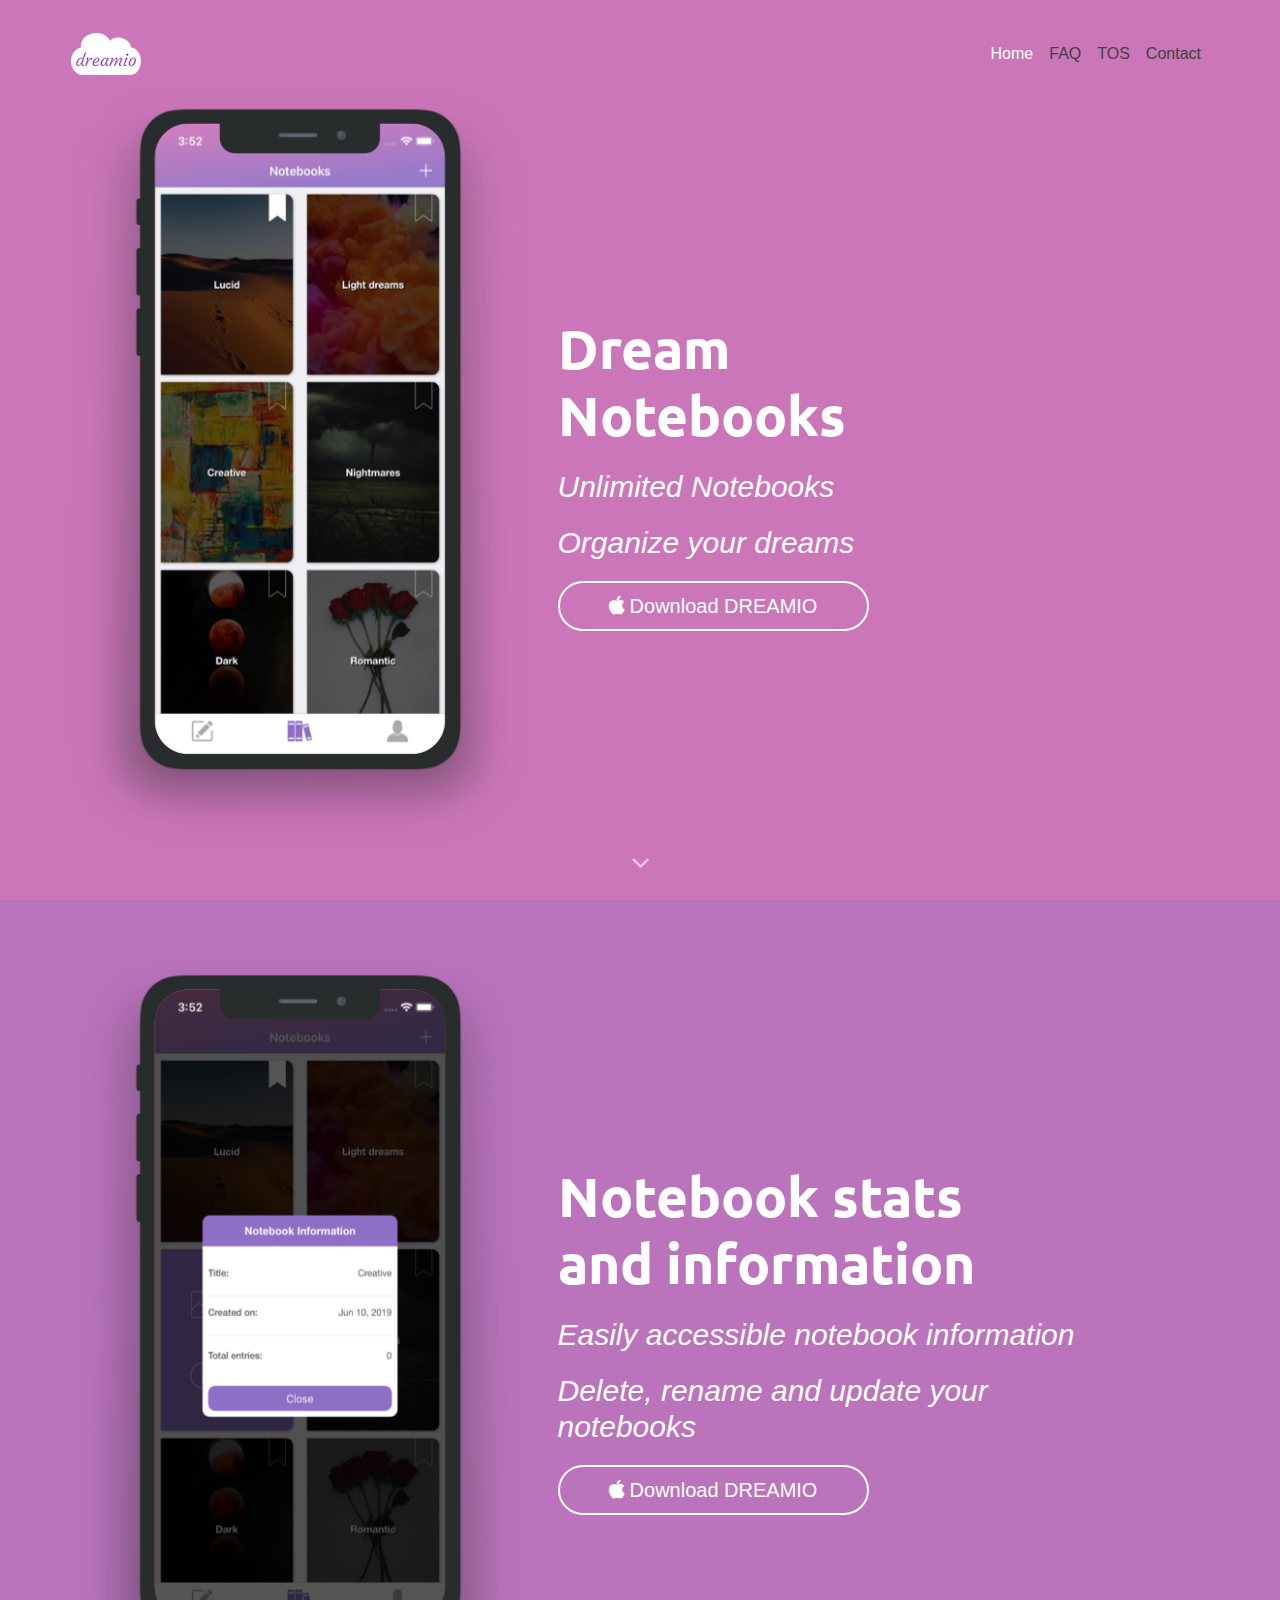
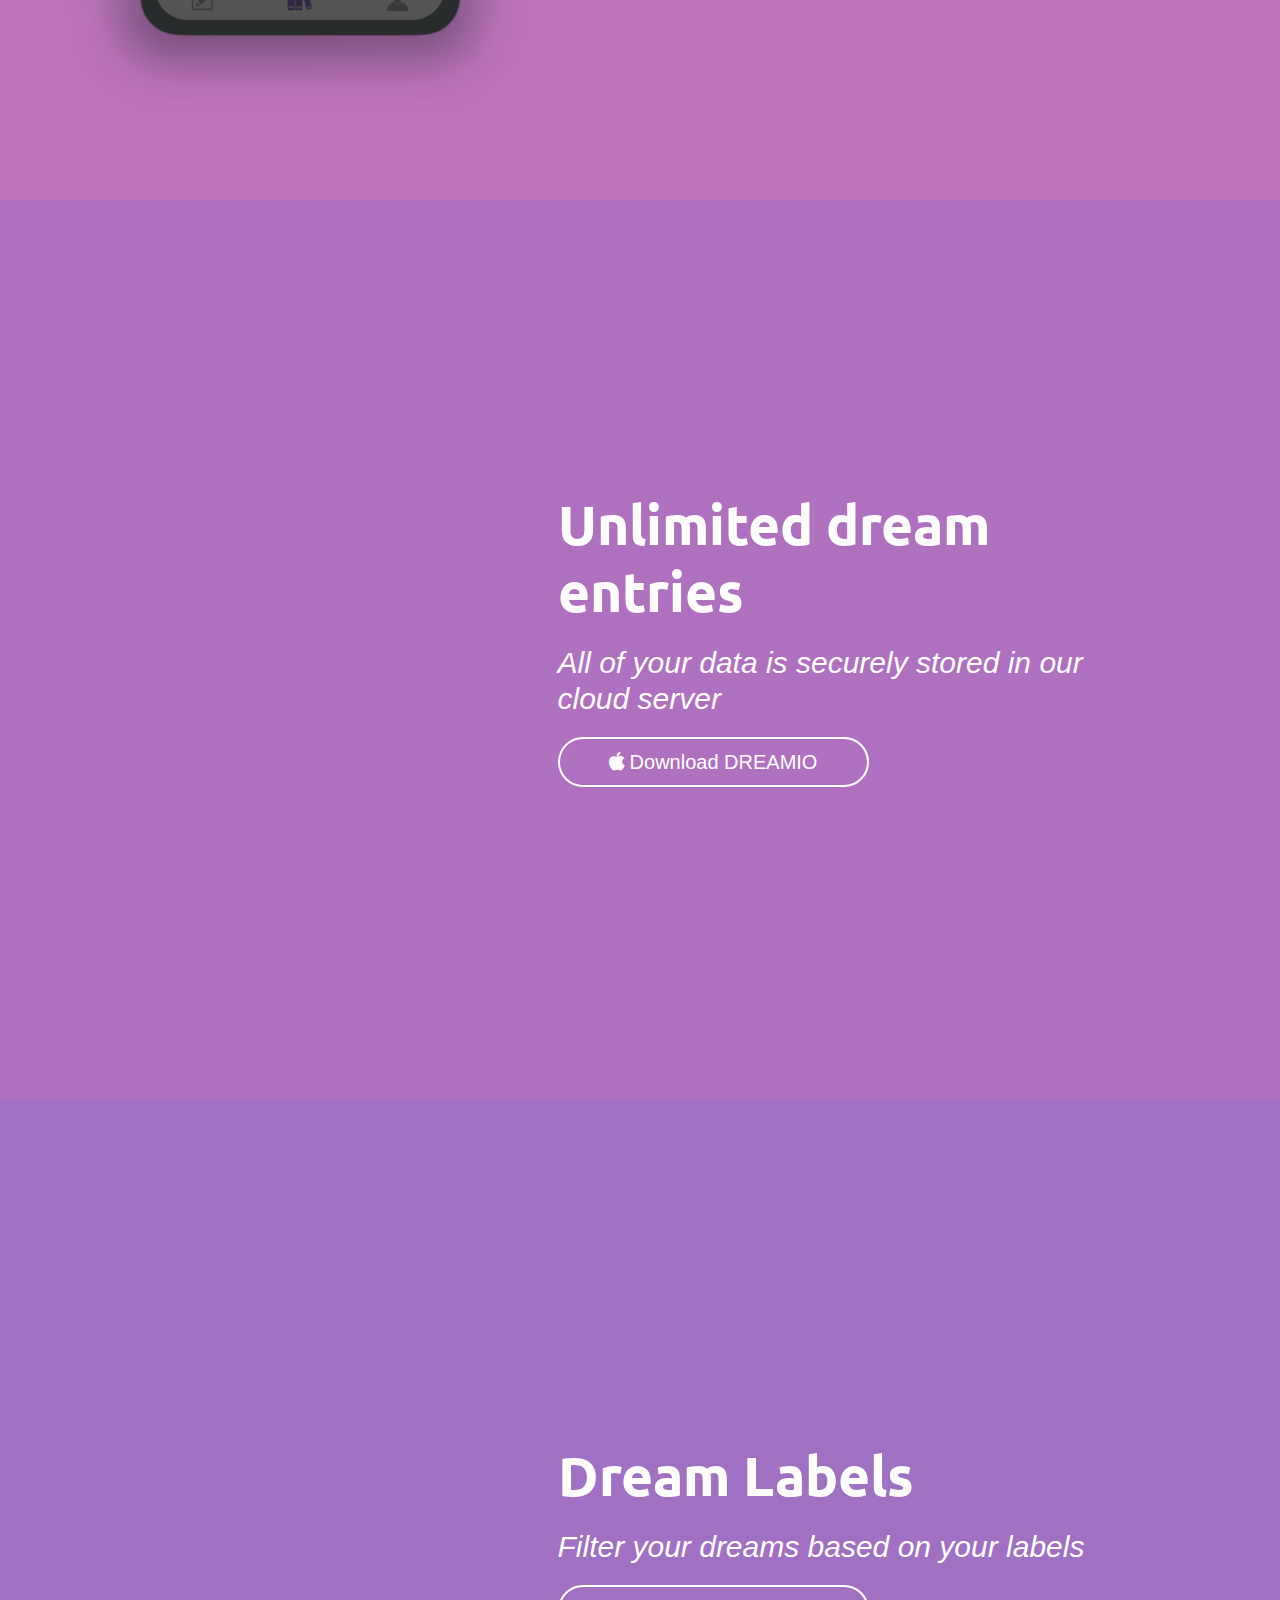
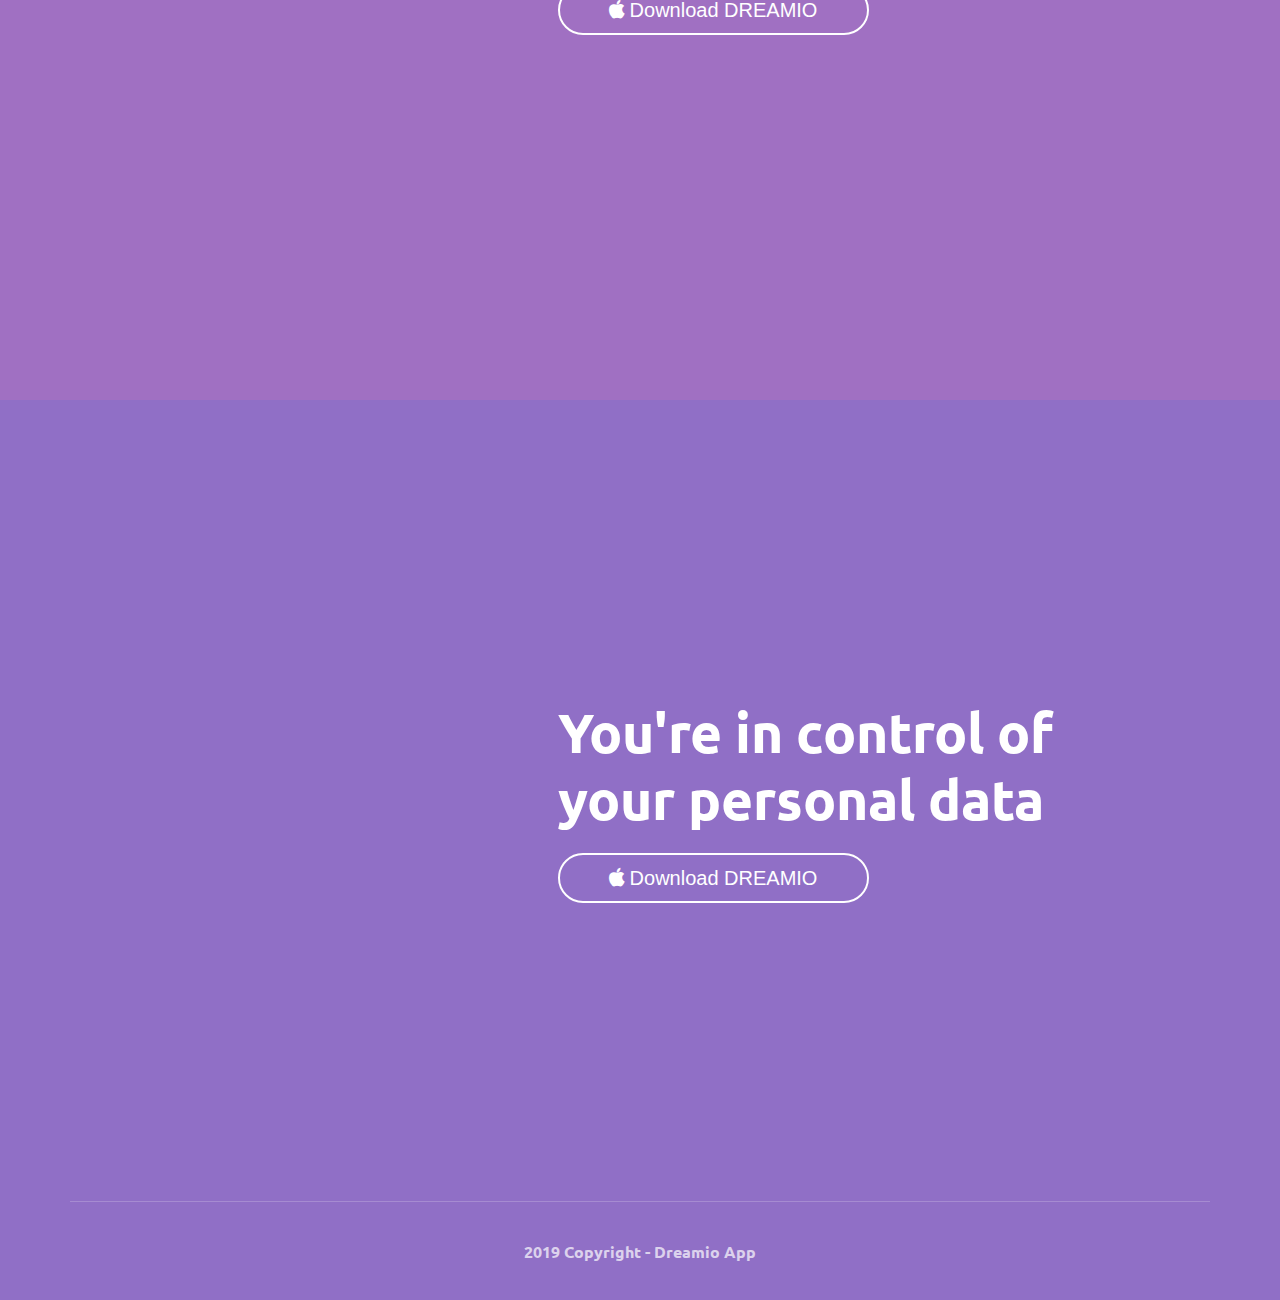
==== index.html @ d8bdbb46 "V1 of Dreamio Site" ====
<!doctype html>
<html>
<head>
    <meta charset="utf-8">
    <meta name="description" content="Dreamio App is a secure iOS dream journal with multiple features.">
    <meta name="viewport" content="width=device-width, initial-scale=1.0, viewport-fit=cover">
    <link rel="shortcut icon" type="image/png" href="favicon.png">

	<link rel="stylesheet" type="text/css" href="./css/bootstrap.min.css?270">
	<link rel="stylesheet" type="text/css" href="style.css?1351">
	<link rel="stylesheet" type="text/css" href="./css/animate.min.css?101">
	<link rel="stylesheet" type="text/css" href="./css/font-awesome.min.css">
	<link href='https://fonts.googleapis.com/css?family=Ubuntu&display=swap&subset=latin,latin-ext' rel='stylesheet' type='text/css'>
    <title>Dreamio - Your dream journal</title>

 <!-- Global site tag (gtag.js) - Google Analytics -->
<script async src="https://www.googletagmanager.com/gtag/js?id=UA-143590675-1"></script>
<script>
  window.dataLayer = window.dataLayer || [];
  function gtag(){dataLayer.push(arguments);}
  gtag('js', new Date());

  gtag('config', 'UA-143590675-1');
</script>
<!-- Analytics END -->

</head>
<body>
<!-- Main container -->
<div class="page-container">

<!-- bloc-0 -->
<div class="bloc bloc-fill-screen bgc-sky-magenta d-bloc" id="bloc-0">
	<div class="container fill-bloc-top-edge">
		<div class="row">
			<div class="col-12">
				<nav class="navbar navbar-light row navbar-expand-md" role="navigation">
					<a class="navbar-brand" href="index.html"><img src="img/lazyload-ph.png" data-src="img/dreamio_logo-1.png" alt="Dreamio App Logo" class="lazyload" /></a>
					<button id="nav-toggle" type="button" class="ui-navbar-toggler navbar-toggler border-0 p-0 mr-md-0 ml-auto" data-toggle="collapse" data-target=".navbar-29361" aria-expanded="false" aria-label="Toggle navigation">
						<span class="navbar-toggler-icon"></span>
					</button>
					<div class="collapse navbar-collapse navbar-29361">
						<ul class="site-navigation nav navbar-nav ml-auto">
							<li class="nav-item">
								<a href="index.html" class="nav-link  ltc-white">Home</a>
							</li>
							<li class="nav-item">
								<a href="faq.html" class="nav-link a-btn">FAQ</a>
							</li>
							<li class="nav-item">
								<a href="tos.html" class="a-btn nav-link">TOS</a>
							</li>
							<li class="nav-item">
								<a href="contact.html" class="a-btn nav-link">Contact</a>
							</li>
						</ul>
					</div>
				</nav>
			</div>
		</div>
	</div>
	<div class="container">
		<div class="row">
			<div class="col-lg-5 col-sm-8 offset-sm-2 offset-md-0 col-md-5 order-md-0 order-1 offset-lg-0">
				<img src="img/lazyload-ph.png" data-src="img/notebooks.png" class="img-fluid mx-auto d-block none lazyload" alt="notebooks" />
			</div>
			<div class="col-lg-6 align-self-center col-md-7 offset-lg-0">
				<h1 class="mg-md text-center text-md-left tc-white h1-style">
					<strong>Dream <br>Notebooks</strong>
				</h1>
				<h5 class="mg-md float-none text-center text-md-left h5-style tc-white">
					<i>Unlimited Notebooks</i>
				</h5>
				<h5 class="mg-md float-none text-center text-md-left h5-style tc-white">
					<i>Organize your dreams<br></i>
				</h5>
				<div class="text-center text-lg-left text-md-left d-block">
					<a href="https://apps.apple.com/us/app/dreamio/id1470204481?ign-mpt=uo%3D2" class="btn btn-lg btn-wire wire-btn-white btn-rd btn-style" data-target="_blank" rel="nofollow" target="_blank"><span class="fa fa-apple icon-spacer icon-white"></span>Download DREAMIO</a>
				</div>
			</div>
		</div>
	</div>
	<div class="container fill-bloc-bottom-edge">
		<div class="row">
			<div class="col-12">
				<div class="text-center">
					<a href="#" data-scroll-speed="1000" onclick="scrollToTarget('0',this)"><span class="fa fa-angle-down icon-md animated bounce animDelay08"></span></a>
				</div>
			</div>
		</div>
	</div>
</div>
<!-- bloc-0 END -->

<!-- bloc-1 -->
<div class="bloc bloc-fill-screen bgc-sky-magenta-2 d-bloc" id="bloc-1">
	<div class="container fill-bloc-top-edge">
		<div class="row">
			<div class="col-12">
			</div>
		</div>
	</div>
	<div class="container">
		<div class="row">
			<div class="col-lg-5 col-sm-8 offset-sm-2 offset-md-0 col-md-5 order-md-0 order-1 offset-lg-0">
				<img src="img/lazyload-ph.png" data-src="img/notebook_info.png" class="img-fluid mx-auto d-block lazyload" alt="notebook_info" />
			</div>
			<div class="col-lg-6 align-self-center col-md-7 offset-lg-0">
				<h1 class="mg-md text-center text-md-left tc-white h1-style">
					<strong>Notebook stats&nbsp;<br>and information</strong>
				</h1>
				<h5 class="mg-md float-none text-center text-md-left h5-style tc-white">
					<i>Easily accessible notebook information</i>
				</h5>
				<h5 class="mg-md float-none text-center text-md-left h5-style tc-white">
					<i>Delete, rename and update your notebooks<br></i>
				</h5>
				<div class="text-center text-lg-left text-md-left d-block">
					<a href="https://apps.apple.com/us/app/dreamio/id1470204481?ign-mpt=uo%3D2" class="btn btn-lg btn-wire wire-btn-white btn-rd btn-style" data-target="_blank" rel="nofollow" target="_blank"><span class="fa fa-apple icon-spacer icon-white"></span>Download DREAMIO</a>
				</div>
			</div>
		</div>
	</div>
	<div class="container fill-bloc-bottom-edge">
		<div class="row">
			<div class="col-12">
				<div class="text-center">
					<a href="#" data-scroll-speed="1000" onclick="scrollToTarget('0',this)"><span class="fa fa-angle-down icon-md animated bounce animDelay08"></span></a>
				</div>
			</div>
		</div>
	</div>
</div>
<!-- bloc-1 END -->

<!-- bloc-2 -->
<div class="bloc bloc-fill-screen bgc-rich-lavender d-bloc" id="bloc-2">
	<div class="container fill-bloc-top-edge">
		<div class="row">
			<div class="col-12">
			</div>
		</div>
	</div>
	<div class="container">
		<div class="row">
			<div class="col-lg-5 col-sm-8 offset-sm-2 offset-md-0 col-md-5 order-md-0 order-1 offset-lg-0">
				<img src="img/lazyload-ph.png" data-src="img/entries.png" class="img-fluid mx-auto d-block lazyload" alt="entries" />
			</div>
			<div class="col-lg-6 align-self-center col-md-7 offset-lg-0">
				<h1 class="mg-md text-center text-md-left tc-white h1-style">
					<strong>Unlimited dream entries<br></strong>
				</h1>
				<h5 class="mg-md float-none text-center text-md-left h5-style tc-white">
					<i>All of your data is securely stored in our cloud server</i>
				</h5>
				<div class="text-center text-lg-left text-md-left d-block">
					<a href="https://apps.apple.com/us/app/dreamio/id1470204481?ign-mpt=uo%3D2" class="btn btn-lg btn-wire wire-btn-white btn-rd btn-style" data-target="_blank" rel="nofollow" target="_blank"><span class="fa fa-apple icon-spacer icon-white"></span>Download DREAMIO</a>
				</div>
			</div>
		</div>
	</div>
	<div class="container fill-bloc-bottom-edge">
		<div class="row">
			<div class="col-12">
				<div class="text-center">
					<a href="#" data-scroll-speed="1000" onclick="scrollToTarget('0',this)"><span class="fa fa-angle-down icon-md animated bounce animDelay08"></span></a>
				</div>
			</div>
		</div>
	</div>
</div>
<!-- bloc-2 END -->

<!-- bloc-3 -->
<div class="bloc bloc-fill-screen bgc-rich-lavender-2 d-bloc" id="bloc-3">
	<div class="container fill-bloc-top-edge">
		<div class="row">
			<div class="col-12">
			</div>
		</div>
	</div>
	<div class="container">
		<div class="row">
			<div class="col-lg-5 col-sm-8 offset-sm-2 offset-md-0 col-md-5 order-md-0 order-1 offset-lg-0">
				<img src="img/lazyload-ph.png" data-src="img/search.png" class="img-fluid mx-auto d-block lazyload" alt="search" />
			</div>
			<div class="col-lg-6 align-self-center col-md-7 offset-lg-0">
				<h1 class="mg-md text-center text-md-left tc-white h1-style">
					<strong>Dream Labels</strong>
				</h1>
				<h5 class="mg-md float-none text-center text-md-left h5-style tc-white">
					<i>Filter your dreams based on your labels</i>
				</h5>
				<div class="text-center text-lg-left text-md-left d-block">
					<a href="https://apps.apple.com/us/app/dreamio/id1470204481?ign-mpt=uo%3D2" class="btn btn-lg btn-wire wire-btn-white btn-rd btn-style" data-target="_blank" rel="nofollow" target="_blank"><span class="fa fa-apple icon-spacer icon-white"></span>Download DREAMIO</a>
				</div>
			</div>
		</div>
	</div>
	<div class="container fill-bloc-bottom-edge">
		<div class="row">
			<div class="col-12">
				<div class="text-center">
					<a href="#" data-scroll-speed="1000" onclick="scrollToTarget('0',this)"><span class="fa fa-angle-down icon-md animated bounce animDelay08"></span></a>
				</div>
			</div>
		</div>
	</div>
</div>
<!-- bloc-3 END -->

<!-- bloc-4 -->
<div class="bloc bloc-fill-screen bgc-ube d-bloc" id="bloc-4">
	<div class="container fill-bloc-top-edge">
		<div class="row">
			<div class="col-12">
			</div>
		</div>
	</div>
	<div class="container">
		<div class="row">
			<div class="col-lg-5 col-sm-8 offset-sm-2 offset-md-0 col-md-5 order-md-0 order-1 offset-lg-0">
				<img src="img/lazyload-ph.png" data-src="img/profile.png" class="img-fluid mx-auto d-block lazyload" alt="profile" />
			</div>
			<div class="col-lg-6 align-self-center col-md-7 offset-lg-0">
				<h1 class="mg-md text-center text-md-left tc-white h1-style">
					<strong>You're in control of <br>your personal data&nbsp;</strong>
				</h1>
				<div class="text-center text-lg-left text-md-left d-block">
					<a href="https://apps.apple.com/us/app/dreamio/id1470204481?ign-mpt=uo%3D2" class="btn btn-lg btn-wire wire-btn-white btn-rd btn-style" data-target="_blank" rel="nofollow" target="_blank"><span class="fa fa-apple icon-spacer icon-white"></span>Download DREAMIO</a>
				</div>
			</div>
		</div>
	</div>
	<div class="container fill-bloc-bottom-edge">
		<div class="row">
			<div class="col-12">
				<div class="text-center">
					<div class="divider-h divider-bloc-4-padding">
						<span class="divider"></span>
					</div>
					<p class="p-bloc-4-style">
						<strong>2019 Copyright - Dreamio App</strong>
					</p>
				</div>
			</div>
		</div>
	</div>
</div>
<!-- bloc-4 END -->

<!-- ScrollToTop Button -->
<a class="bloc-button btn btn-d scrollToTop" onclick="scrollToTarget('1',this)"><span class="fa fa-chevron-up"></span></a>
<!-- ScrollToTop Button END-->


</div>
<!-- Main container END -->


<script src="./js/jquery-3.3.1.min.js?618"></script>
<script src="./js/bootstrap.bundle.min.js?3206"></script>
<script src="./js/blocs.min.js?2018"></script>
<script src="./js/lazysizes.min.js" defer></script>
<!-- Additional JS END -->



<!-- Preloader -->
<div id="page-loading-blocs-notifaction" class="page-preloader"></div>
<!-- Preloader END -->

</body>
</html>
---- style.css ----
/*-----------------------------------------------------------------------------------
	    Dreamio App CSS
-----------------------------------------------------------------------------------*/

body{
	margin:0;
	padding:0;
    background:#FFFFFF;
    overflow-x:hidden;
    -webkit-font-smoothing: antialiased;
    -moz-osx-font-smoothing: grayscale;
}
.page-container{overflow-x:hidden;} /* Prevents unwanted scroll space when scroll FX used. */
a,button{transition: background .3s ease-in-out;outline: none!important;} /* Prevent ugly blue glow on chrome and safari */
a:hover{text-decoration: none; cursor:pointer;}


/* Preloader */

.page-preloader{position: fixed;top: 0;bottom: 0;width: 100%;z-index:100000;background:#FFFFFF url("img/pageload-spinner.gif") no-repeat center center;}

/* = Blocs
-------------------------------------------------------------- */

.bloc{
	width:100%;
	clear:both;
	background: 50% 50% no-repeat;
	padding:0 50px;
	-webkit-background-size: cover;
	-moz-background-size: cover;
	-o-background-size: cover;
	background-size: cover;
	position:relative;
	display:flex;
}
.bloc .container{
	padding-left:0;
	padding-right:0;
}

/* = Full Screen Blocs
-------------------------------------------------------------- */

.bloc-fill-screen{
	min-height:100vh;
	display: flex;
	flex-direction: column;
	padding-top:20px;
	padding-bottom:20px;
}
.bloc-fill-screen > .container{
	align-self: flex-middle;
	flex-grow: 1;
	display: flex;
}
.bloc-fill-screen > .container > .row{
	flex-grow: 1;
	align-self: center;
	width:100%;
}
.bloc-fill-screen .fill-bloc-top-edge, .bloc-fill-screen .fill-bloc-bottom-edge{
	flex-grow: 0;
}
.bloc-fill-screen .fill-bloc-top-edge{
	align-self: flex-start;
}
.bloc-fill-screen .fill-bloc-bottom-edge{
	align-self: flex-end;
}


/* Dark theme */

.d-bloc{
	color:rgba(255,255,255,.7);
}
.d-bloc button:hover{
	color:rgba(255,255,255,.9);
}
.d-bloc .icon-round,.d-bloc .icon-square,.d-bloc .icon-rounded,.d-bloc .icon-semi-rounded-a,.d-bloc .icon-semi-rounded-b{
	border-color:rgba(255,255,255,.9);
}
.d-bloc .divider-h span{
	border-color:rgba(255,255,255,.2);
}
.d-bloc .a-btn,.d-bloc .navbar a, .d-bloc a .icon-sm, .d-bloc a .icon-md, .d-bloc a .icon-lg, .d-bloc a .icon-xl, .d-bloc h1 a, .d-bloc h2 a, .d-bloc h3 a, .d-bloc h4 a, .d-bloc h5 a, .d-bloc h6 a, .d-bloc p a{
	color:rgba(255,255,255,.6);
}
.d-bloc .a-btn:hover,.d-bloc .navbar a:hover,.d-bloc a:hover .icon-sm, .d-bloc a:hover .icon-md, .d-bloc a:hover .icon-lg, .d-bloc a:hover .icon-xl, .d-bloc h1 a:hover, .d-bloc h2 a:hover, .d-bloc h3 a:hover, .d-bloc h4 a:hover, .d-bloc h5 a:hover, .d-bloc h6 a:hover, .d-bloc p a:hover{
	color:rgba(255,255,255,1);
}
.d-bloc .navbar-toggle .icon-bar{
	background:rgba(255,255,255,1);
}
.d-bloc .btn-wire,.d-bloc .btn-wire:hover{
	color:rgba(255,255,255,1);
	border-color:rgba(255,255,255,1);
}
.d-bloc .card{
	color:rgba(0,0,0,.5);
}
.d-bloc .card button:hover{
	color:rgba(0,0,0,.7);
}
.d-bloc .card icon{
	border-color:rgba(0,0,0,.7);
}
.d-bloc .card .divider-h span{
	border-color:rgba(0,0,0,.1);
}
.d-bloc .card .a-btn{
	color:rgba(0,0,0,.6);
}
.d-bloc .card .a-btn:hover{
	color:rgba(0,0,0,1);
}
.d-bloc .card .btn-wire, .d-bloc .card .btn-wire:hover{
	color:rgba(0,0,0,.7);
	border-color:rgba(0,0,0,.3);
}


/* = NavBar
-------------------------------------------------------------- */

.hero .hero-nav{
	padding-left:inherit;
	padding-right:inherit;
}
/* Handle Multi Level Navigation */.navbar-light .navbar-nav .nav-link {
	color: rgb(64, 64, 64);
}
.btco-menu li > a {
	padding: 10px 15px;
	color: #000;
}
.btco-menu .active a:focus,.btco-menu li a:focus ,.navbar > .show > a:focus{
	background: transparent;
	outline: 0;
}
.dropdown-menu .show > .dropdown-toggle::after{
	transform: rotate(-90deg);
}

/* = Bric adjustment margins
-------------------------------------------------------------- */

.mg-md{
	margin-top:10px;
	margin-bottom:20px;
}

/* = Buttons
-------------------------------------------------------------- */

.btn-d,.btn-d:hover,.btn-d:focus{
	color:#FFF;
	background:rgba(0,0,0,.3);
}

/* Prevent ugly blue glow on chrome and safari */
button{
	outline: none!important;
}

.btn-rd{
	border-radius: 40px;
}
.btn-wire{
	background:transparent!important;
	border:2px solid transparent;
}
.btn-wire:hover{
	background:transparent!important;
	border:2px solid transparent;
}
.icon-spacer{
	margin-right:5px;
}

/* = Icons
-------------------------------------------------------------- */
.icon-md{
	font-size:30px!important;
}




/* = Cards
-------------------------------------------------------------- */
.card-sq, .card-sq .card-header, .card-sq .card-footer{
	border-radius:0;
}
.card-rd{
	border-radius:30px;
}
.card-rd .card-header{
	border-radius:29px 29px 0 0;
}
.card-rd .card-footer{
	border-radius:0 0 29px 29px;
}

/* = Dividers
-------------------------------------------------------------- */
.divider-h{
	padding:20px 0;
	width:100%;
	display:inline-block;
}
.divider-h span{
	display: block;
	border-top:1px solid transparent;
}
.divider-half{
	width: 50%;
	margin: 0 auto;
}
.dropdown-menu .divider-h,.dropdown-menu .divider-half{
	padding:0;
}




/* ScrollToTop button */

.scrollToTop{
	width:40px;
	height:40px;
	position:fixed;
	bottom:20px;
	right:20px;
	opacity: 0;
	z-index: 500;
	transition: all .3s ease-in-out;
}
.scrollToTop span{
	margin-top: 6px;
}
.showScrollTop{
	font-size: 14px;
	opacity: 1;
}

/* = Custom Styling
-------------------------------------------------------------- */

h1,h2,h3,h4,h5,h6,p,label,.btn,a{
	font-family:"Helvetica";
}
.container{
	max-width:1140px;
}
.h1-style{
	font-family:Ubuntu;
	font-size:55px;
}
.h5-style{
	font-size:30px;
}
.btn-style{
	width:56.04%;
}
.navbar-brand img{
	width:70px;
	height:42px;
}
.p-style{
	font-family:Ubuntu;
}
.link-style{
	font-weight:bold;
}
.link-bloc-0-style{
	font-weight:bold;
}
.link-0-style{
	font-weight:bold;
}
.p-8-style{
	font-family:Ubuntu;
	font-size:18px;
}
.p-4-style{
	font-family:Ubuntu;
	font-size:18px;
}
.p-bloc-6-style{
	font-size:16px;
	font-family:Ubuntu;
}
.divider-padding{
	padding-top:30px;
	padding-bottom:30px;
}
.divider-bloc-4-padding{
	padding-top:30px;
	padding-bottom:30px;
}
.p-bloc-4-style{
	font-family:Ubuntu;
}
.divider-bloc-0-padding{
	padding-top:30px;
	padding-bottom:30px;
}
.p-bloc-0-style{
	font-family:Ubuntu;
}
.p-4-bloc-0-style{
	font-family:Ubuntu;
}
.p-3-style{
	font-family:Ubuntu;
}

/* = Colour
-------------------------------------------------------------- */

/* Background colour styles */

.bgc-sky-magenta{
	background-color:#CC76BA;
}
.bgc-sky-magenta-2{
	background-color:#BB73BC;
}
.bgc-rich-lavender{
	background-color:#AF71BF;
}
.bgc-rich-lavender-2{
	background-color:#A070C2;
}
.bgc-ube{
	background-color:#906FC6;
}

/* Text colour styles */

.tc-white{
	color:#FFFFFF!important;
}
.tc-white-2{
	color:#FFFFFF!important;
}

/* Button colour styles */

.wire-btn-white{
	color:#FFFFFF!important;
	border-color:#FFFFFF!important;
}

/* Link colour styles */

.ltc-white{
	color:#FFFFFF!important;
}
.ltc-white:hover{
	color:#cccccc!important;
}
.ltc-ube{
	color:#906FC6!important;
}
.ltc-ube:hover{
	color:#73599e!important;
}

/* Icon colour styles */

.icon-white{
	color:#FFFFFF!important;
	border-color:#FFFFFF!important;
}




/* = Mobile adjustments
-------------------------------------------------------------- */
@media (max-width: 1024px)
{
    .bloc{
        padding-left: 20px;
        padding-right: 20px;
    }
    .bloc.full-width-bloc, .bloc-tile-2.full-width-bloc .container, .bloc-tile-3.full-width-bloc .container, .bloc-tile-4.full-width-bloc .container{
        padding-left: 0;
        padding-right: 0;
    }
}
@media (max-width: 991px)
{
    .container{width:100%;}
    .page-container, #hero-bloc{overflow-x: hidden;position: relative;} /* Prevent unwanted side scroll on mobile */
    .bloc{padding-left: constant(safe-area-inset-left);padding-right: constant(safe-area-inset-right);} /* iPhone X Notch Support*/
    .bloc-group, .bloc-group .bloc{display:block;width:100%;}
}
@media (max-width: 767px)
{
    .page-container{
        overflow-x: hidden;
        position:relative;
    }
    .bloc-tile-2 .container, .bloc-tile-3 .container, .bloc-tile-4 .container{
        padding-left:0;padding-right:0;
    }
    .a-block{
        padding:0 10px;
    }
    .btn-dwn{
       display:none;
    }
    .voffset{
        margin-top:5px;
    }
    .voffset-md{
        margin-top:20px;
    }
    .voffset-lg{
        margin-top:30px;
    }
    form{
        padding:5px;
    }
    .close-lightbox{
        display:inline-block;
    }
    .blocsapp-device-iphone5{
	   background-size: 216px 425px;
	   padding-top:60px;
	   width:216px;
	   height:425px;
    }
    .blocsapp-device-iphone5 img{
	   width: 180px;
	   height: 320px;
    }
}

@media (max-width: 991px){
	.p-4-style{
		width:100%;
	}
	.btn-style{
		width:68.52%;
	}
	.row-style{
		width:103.98%;
	}

}

@media (max-width: 575px){
	.h1-style{
		font-size:30px;
	}
	.h5-style{
		font-family:Ubuntu;
		font-size:18px;
	}
	.btn-style{
		width:92.88%;
	}

}
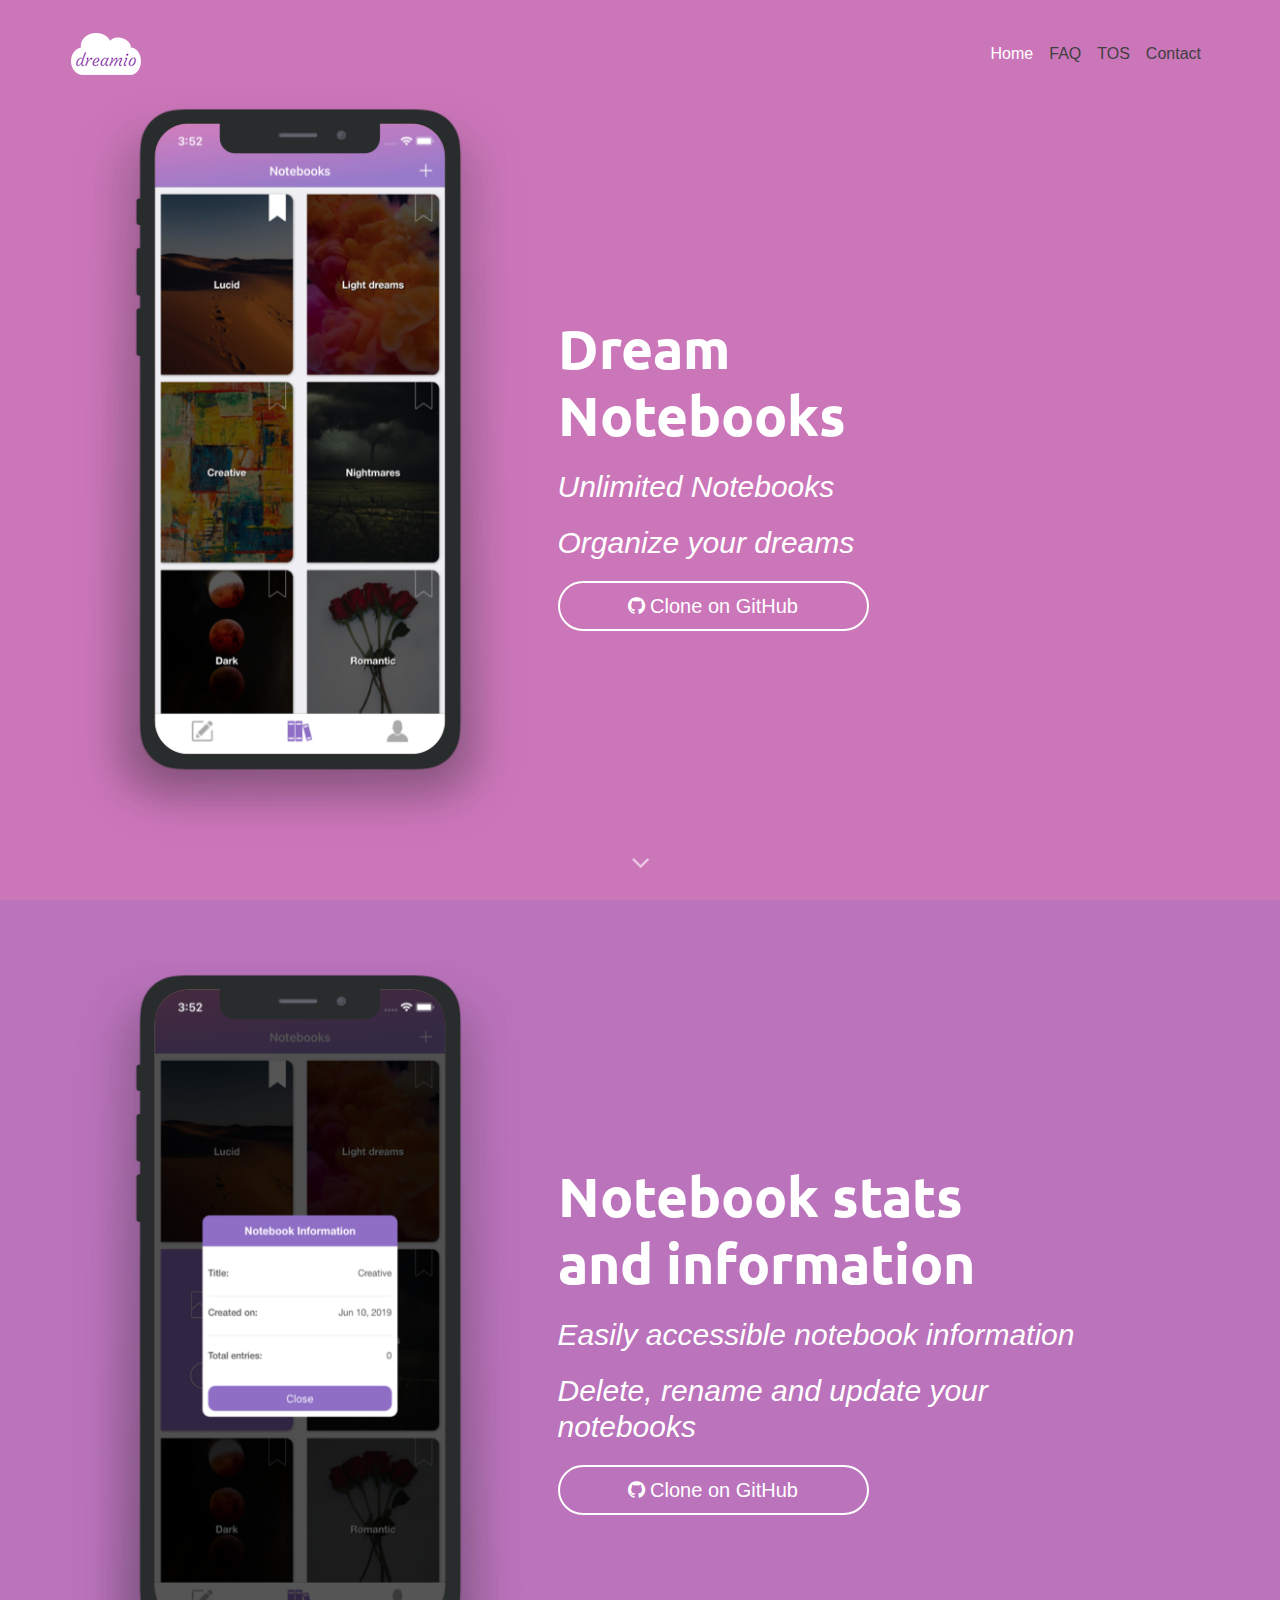
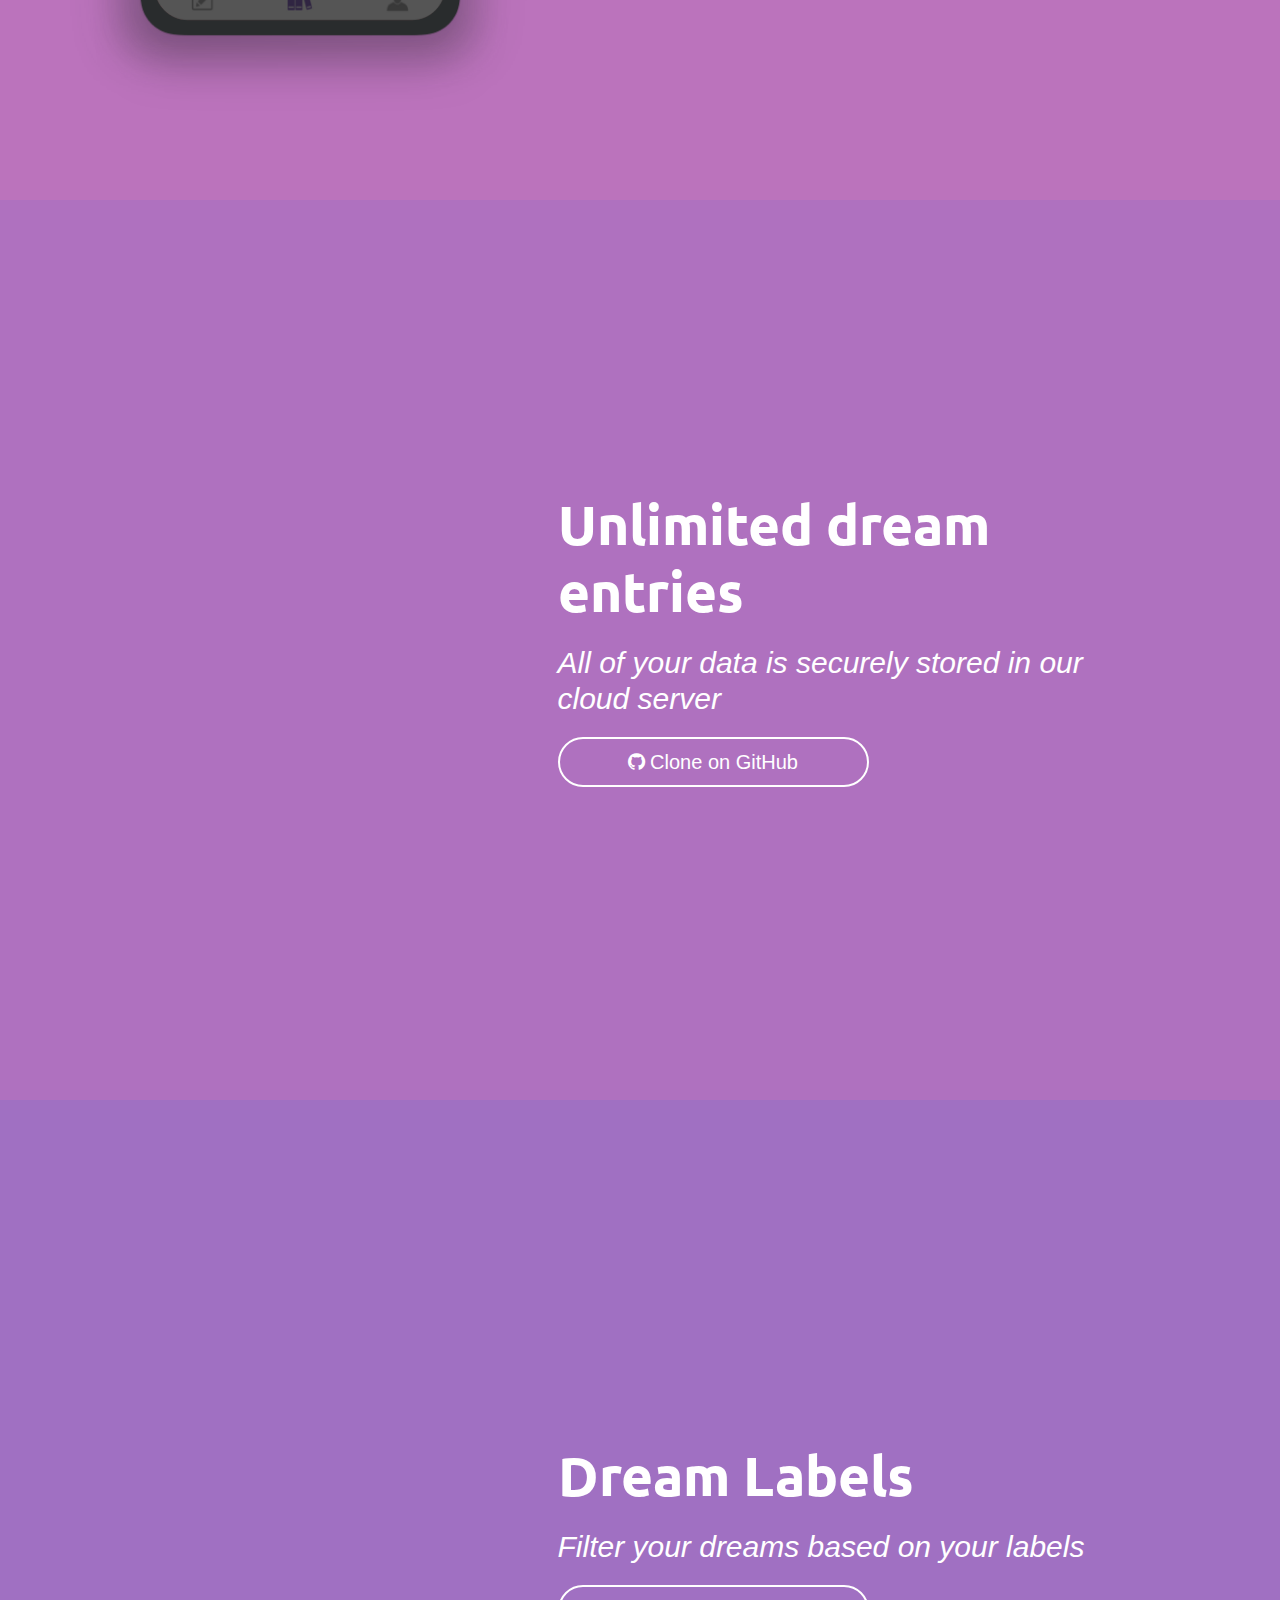
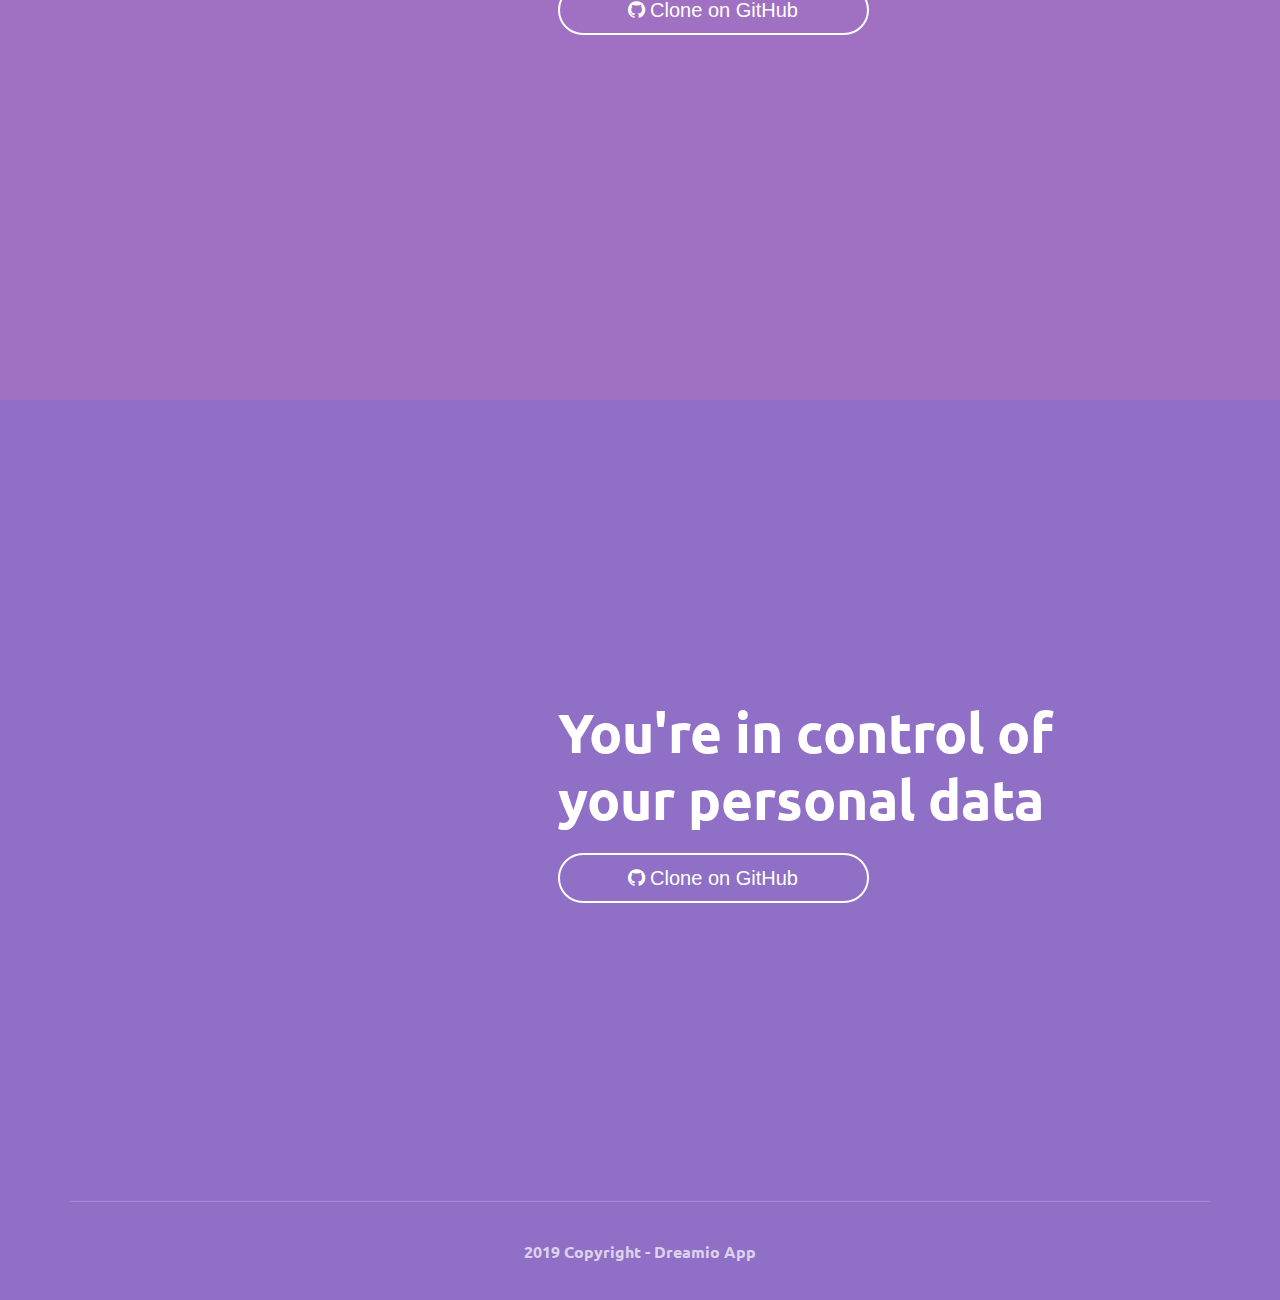
==== commit 7cdc6d8f: "GitHub update link added" ====
--- a/index.html
+++ b/index.html
@@ -4,7 +4,13 @@
     <meta charset="utf-8">
     <meta name="description" content="Dreamio App is a secure iOS dream journal with multiple features.">
     <meta name="viewport" content="width=device-width, initial-scale=1.0, viewport-fit=cover">
-    <link rel="shortcut icon" type="image/png" href="favicon.png">
+    <link rel="apple-touch-icon" sizes="180x180" href="apple-touch-icon.png">
+    <link rel="icon" type="image/png" sizes="32x32" href="favicon-32x32.png">
+    <link rel="icon" type="image/png" sizes="16x16" href="favicon-16x16.png">
+    <link rel="manifest" href="site.webmanifest">
+    <link rel="mask-icon" href="safari-pinned-tab.svg" color="#5bbad5">
+    <meta name="msapplication-TileColor" content="#da532c">
+    <meta name="theme-color" content="#ffffff">
 
 	<link rel="stylesheet" type="text/css" href="./css/bootstrap.min.css?270">
 	<link rel="stylesheet" type="text/css" href="style.css?1351">
@@ -75,7 +81,7 @@
 					<i>Organize your dreams<br></i>
 				</h5>
 				<div class="text-center text-lg-left text-md-left d-block">
-					<a href="https://apps.apple.com/us/app/dreamio/id1470204481?ign-mpt=uo%3D2" class="btn btn-lg btn-wire wire-btn-white btn-rd btn-style" data-target="_blank" rel="nofollow" target="_blank"><span class="fa fa-apple icon-spacer icon-white"></span>Download DREAMIO</a>
+					<a href="https://github.com/boldlion/dreamio-app" class="btn btn-lg btn-wire wire-btn-white btn-rd btn-style" data-target="_blank" rel="nofollow" target="_blank"><span class="fa fa-github icon-spacer icon-white"></span>Clone on GitHub</a>
 				</div>
 			</div>
 		</div>
@@ -116,7 +122,7 @@
 					<i>Delete, rename and update your notebooks<br></i>
 				</h5>
 				<div class="text-center text-lg-left text-md-left d-block">
-					<a href="https://apps.apple.com/us/app/dreamio/id1470204481?ign-mpt=uo%3D2" class="btn btn-lg btn-wire wire-btn-white btn-rd btn-style" data-target="_blank" rel="nofollow" target="_blank"><span class="fa fa-apple icon-spacer icon-white"></span>Download DREAMIO</a>
+					<a href="https://github.com/boldlion/dreamio-app" class="btn btn-lg btn-wire wire-btn-white btn-rd btn-style" data-target="_blank" rel="nofollow" target="_blank"><span class="fa fa-github icon-spacer icon-white"></span>Clone on GitHub</a>
 				</div>
 			</div>
 		</div>
@@ -154,7 +160,7 @@
 					<i>All of your data is securely stored in our cloud server</i>
 				</h5>
 				<div class="text-center text-lg-left text-md-left d-block">
-					<a href="https://apps.apple.com/us/app/dreamio/id1470204481?ign-mpt=uo%3D2" class="btn btn-lg btn-wire wire-btn-white btn-rd btn-style" data-target="_blank" rel="nofollow" target="_blank"><span class="fa fa-apple icon-spacer icon-white"></span>Download DREAMIO</a>
+					<a href="https://github.com/boldlion/dreamio-app" class="btn btn-lg btn-wire wire-btn-white btn-rd btn-style" data-target="_blank" rel="nofollow" target="_blank"><span class="fa fa-github icon-spacer icon-white"></span>Clone on GitHub</a>
 				</div>
 			</div>
 		</div>
@@ -192,7 +198,7 @@
 					<i>Filter your dreams based on your labels</i>
 				</h5>
 				<div class="text-center text-lg-left text-md-left d-block">
-					<a href="https://apps.apple.com/us/app/dreamio/id1470204481?ign-mpt=uo%3D2" class="btn btn-lg btn-wire wire-btn-white btn-rd btn-style" data-target="_blank" rel="nofollow" target="_blank"><span class="fa fa-apple icon-spacer icon-white"></span>Download DREAMIO</a>
+					<a href="https://github.com/boldlion/dreamio-app" class="btn btn-lg btn-wire wire-btn-white btn-rd btn-style" data-target="_blank" rel="nofollow" target="_blank"><span class="fa fa-github icon-spacer icon-white"></span>Clone on GitHub</a>
 				</div>
 			</div>
 		</div>
@@ -227,7 +233,7 @@
 					<strong>You're in control of <br>your personal data&nbsp;</strong>
 				</h1>
 				<div class="text-center text-lg-left text-md-left d-block">
-					<a href="https://apps.apple.com/us/app/dreamio/id1470204481?ign-mpt=uo%3D2" class="btn btn-lg btn-wire wire-btn-white btn-rd btn-style" data-target="_blank" rel="nofollow" target="_blank"><span class="fa fa-apple icon-spacer icon-white"></span>Download DREAMIO</a>
+					<a href="https://github.com/boldlion/dreamio-app" class="btn btn-lg btn-wire wire-btn-white btn-rd btn-style" data-target="_blank" rel="nofollow" target="_blank"><span class="fa fa-github icon-spacer icon-white"></span>Clone on GitHub</a>
 				</div>
 			</div>
 		</div>
